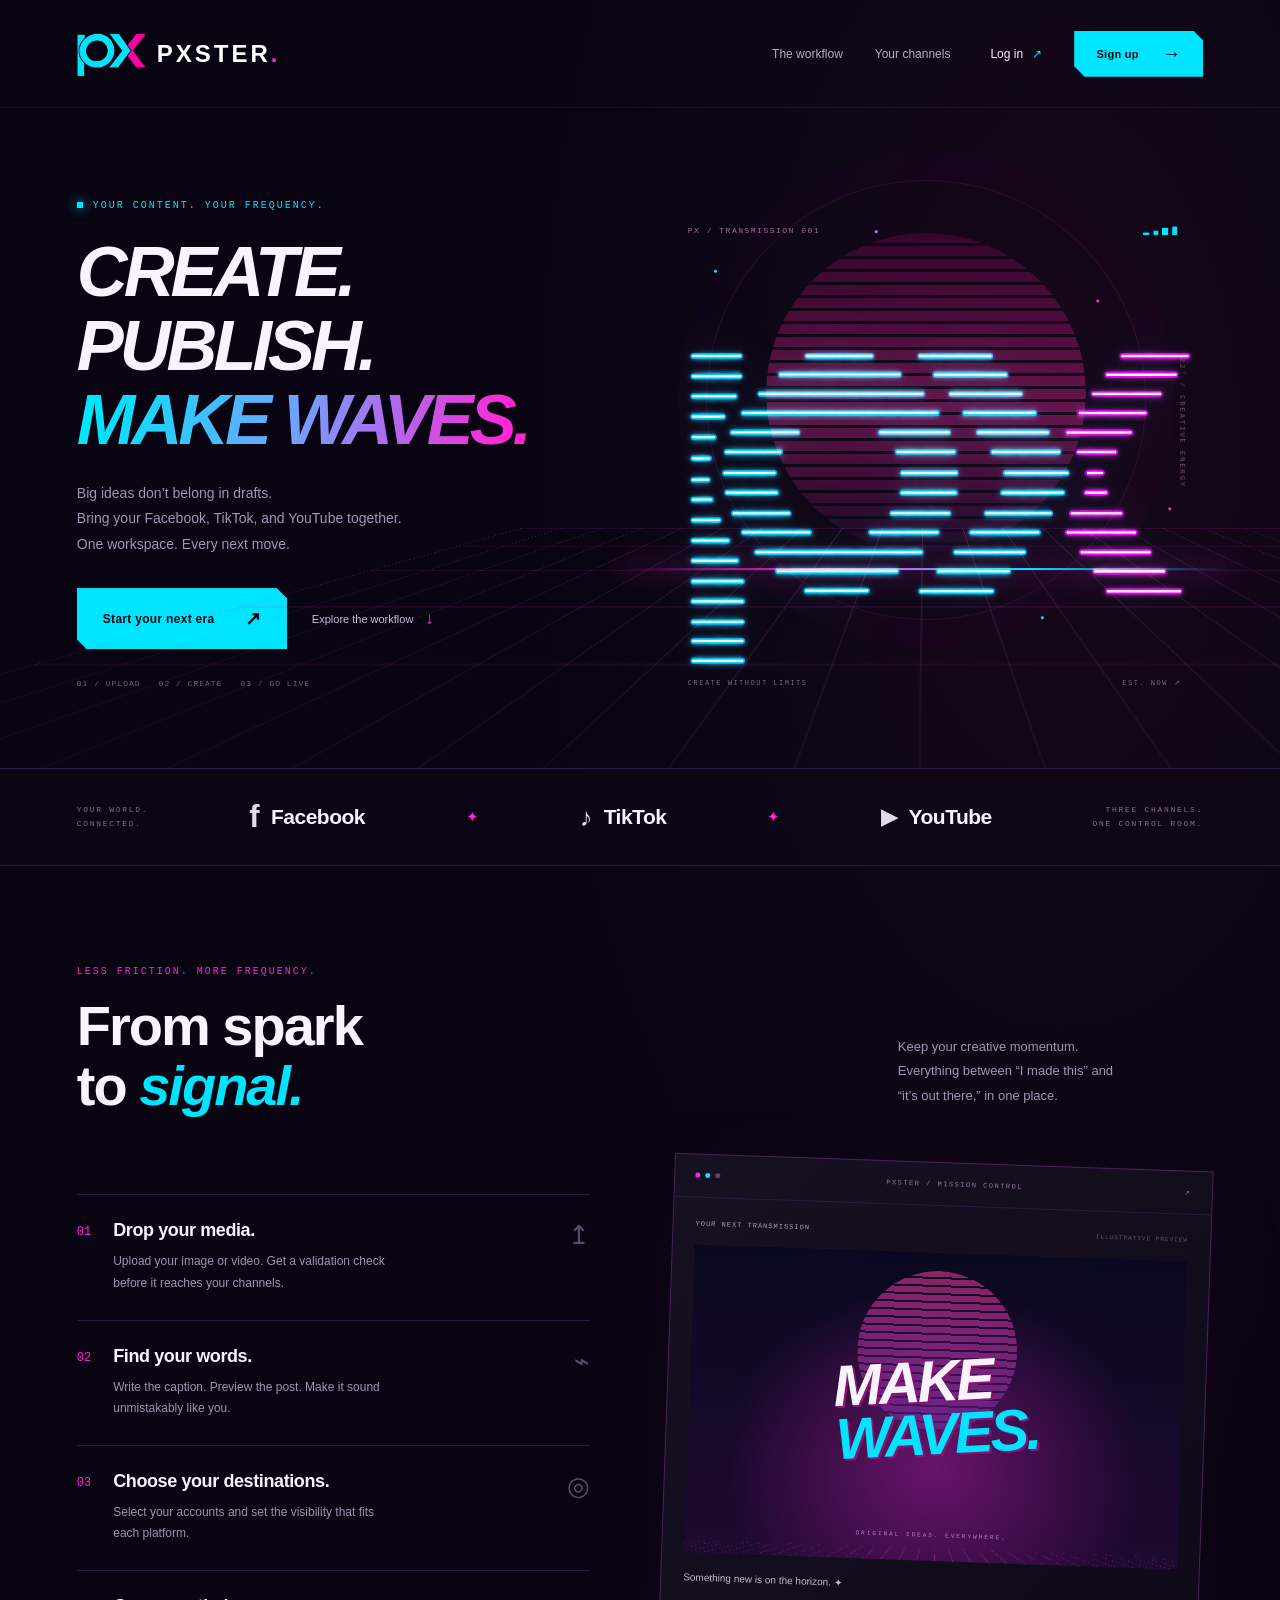
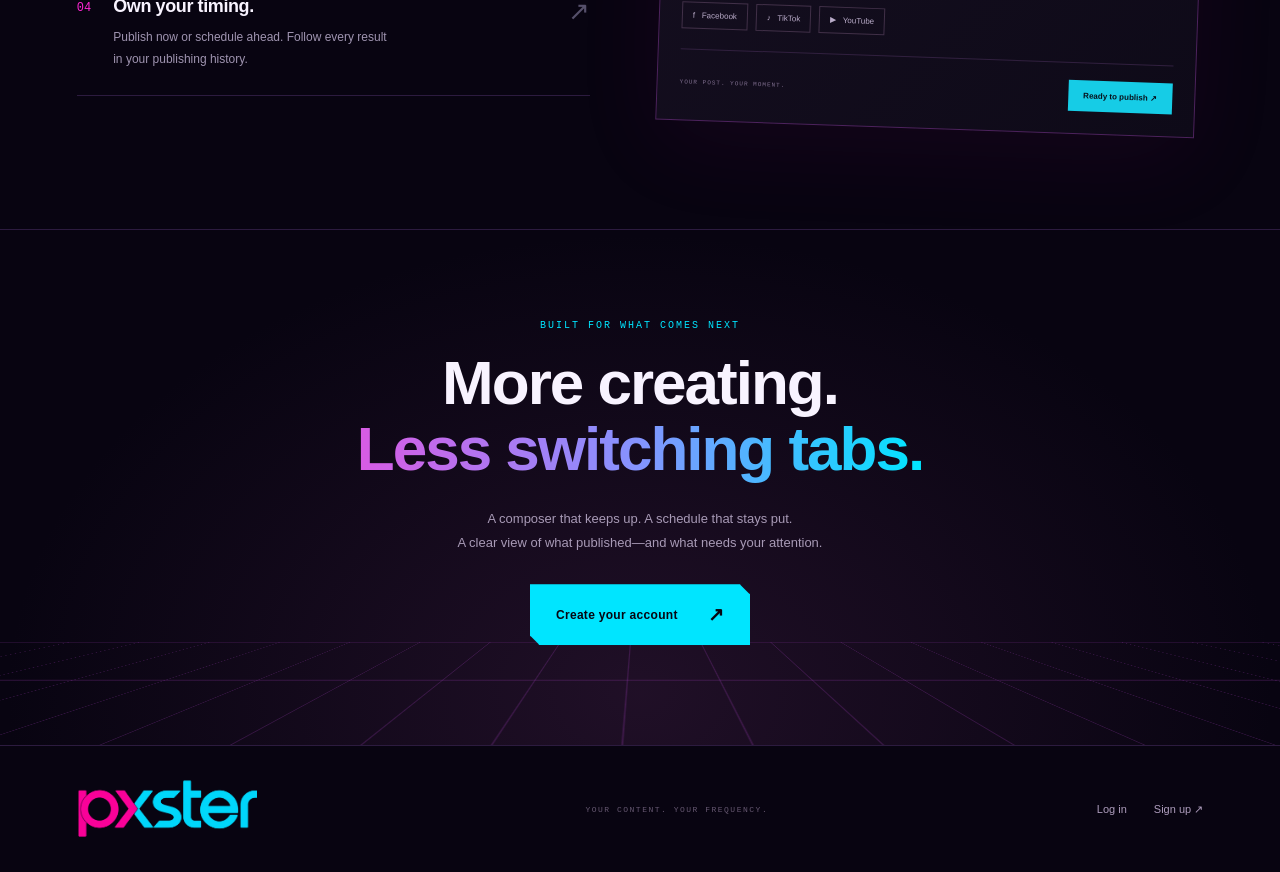
==== landing/public/index.html @ 6c7f91d6 "Add Pxster publishing app, branding, and Cloudflare deployment guides" ====
<!doctype html>
<html lang="en">
<head><meta charset="utf-8"><meta name="viewport" content="width=device-width,initial-scale=1"><meta name="theme-color" content="#080411"><meta name="description" content="Create, schedule, and publish to Facebook, TikTok, and YouTube from one neon-lit workspace."><title>Pxster — Create at your own frequency.</title><link rel="icon" href="assets/pxster-logo.png"><link rel="stylesheet" href="style.css"><script src="landing.js" defer></script></head>
<body>
  <header class="site-header"><a class="brand" href="/" aria-label="Pxster home"><span class="logo-crop"><img src="assets/pxster-short.png" alt=""></span><span>PXSTER<span class="brand-dot">.</span></span></a><nav aria-label="Main navigation"><a class="nav-link" href="#workflow">The workflow</a><a class="nav-link" href="#channels">Your channels</a><a class="login-link" data-auth="login" href="https://app.pxster.xyz/?auth=login">Log in <span>↗</span></a><a class="button compact" data-auth="signup" href="https://app.pxster.xyz/?auth=signup">Sign up <span>→</span></a></nav></header>
  <main>
    <section class="hero" aria-labelledby="hero-title">
      <div class="hero-copy"><div class="eyebrow"><span class="live-dot"></span> YOUR CONTENT. YOUR FREQUENCY.</div><h1 id="hero-title">CREATE.<br>PUBLISH.<br><span class="neon-type">MAKE WAVES.</span></h1><p class="hero-description">Big ideas don’t belong in drafts.<br>Bring your Facebook, TikTok, and YouTube together.<br>One workspace. Every next move.</p><div class="hero-actions"><a class="button" data-auth="signup" href="https://app.pxster.xyz/?auth=signup">Start your next era <span>↗</span></a><a class="secondary-link" href="#workflow">Explore the workflow <span>↓</span></a></div><p class="hero-note"><span>01 / UPLOAD</span><span>02 / CREATE</span><span>03 / GO LIVE</span></p></div>
      <div class="hero-scene" aria-label="Pxster cyan and magenta neon logo above a retro grid"><div class="scene-stars"></div><div class="orbit-ring"></div><div class="sun-disc"></div><div class="horizon"></div><div class="retro-grid"></div><img class="hero-logo" src="assets/pxster-logo.png" alt="Pxster PX logo in electric cyan and magenta"><div class="scene-topline"><span>PX / TRANSMISSION 001</span><span class="signal-bars">▂▄▆█</span></div><div class="scene-bottomline"><span>CREATE WITHOUT LIMITS</span><span>EST. NOW ↗</span></div><span class="scene-coordinate">22° / CREATIVE ENERGY</span></div>
    </section>
    <section class="channel-strip" id="channels" aria-label="Supported platforms"><span class="strip-label">YOUR WORLD.<br>CONNECTED.</span><div><span class="channel-symbol fb">f</span>Facebook</div><span class="separator">✦</span><div><span class="channel-symbol tt">♪</span>TikTok</div><span class="separator">✦</span><div><span class="channel-symbol yt">▶</span>YouTube</div><span class="strip-end">THREE CHANNELS.<br>ONE CONTROL ROOM.</span></section>
    <section class="workflow-section" id="workflow"><div class="section-heading"><div><div class="eyebrow magenta">LESS FRICTION. MORE FREQUENCY.</div><h2>From spark<br>to <span>signal.</span></h2></div><p>Keep your creative momentum.<br>Everything between “I made this” and<br>“it’s out there,” in one place.</p></div><div class="workflow-layout"><div class="steps"><article><span>01</span><div><h3>Drop your media.</h3><p>Upload your image or video. Get a validation check before it reaches your channels.</p></div><span class="step-glyph">↥</span></article><article><span>02</span><div><h3>Find your words.</h3><p>Write the caption. Preview the post. Make it sound unmistakably like you.</p></div><span class="step-glyph">⌁</span></article><article><span>03</span><div><h3>Choose your destinations.</h3><p>Select your accounts and set the visibility that fits each platform.</p></div><span class="step-glyph">◎</span></article><article><span>04</span><div><h3>Own your timing.</h3><p>Publish now or schedule ahead. Follow every result in your publishing history.</p></div><span class="step-glyph">↗</span></article></div><div class="control-preview" aria-label="Illustration of the Pxster publishing workflow"><div class="terminal-bar"><span><i></i><i></i><i></i></span><span>PXSTER / MISSION CONTROL</span><span>↗</span></div><div class="preview-content"><div class="preview-label">YOUR NEXT TRANSMISSION <span>ILLUSTRATIVE PREVIEW</span></div><div class="art-preview"><div class="art-sun"></div><div class="art-grid"></div><span>MAKE<br><em>WAVES.</em></span><small>ORIGINAL IDEAS. EVERYWHERE.</small></div><p class="sample-caption">Something new is on the horizon. ✦</p><div class="preview-destinations"><span>f &nbsp; Facebook</span><span>♪ &nbsp; TikTok</span><span>▶ &nbsp; YouTube</span></div><div class="preview-footer"><span>YOUR POST. YOUR MOMENT.</span><span class="mock-button">Ready to publish ↗</span></div></div></div></div></section>
    <section class="manifesto"><div class="eyebrow">BUILT FOR WHAT COMES NEXT</div><h2>More creating.<br><span>Less switching tabs.</span></h2><p>A composer that keeps up. A schedule that stays put.<br>A clear view of what published—and what needs your attention.</p><a class="button" data-auth="signup" href="https://app.pxster.xyz/?auth=signup">Create your account <span>↗</span></a><div class="manifesto-grid"></div></section>
  </main>
  <footer><a class="brand footer-brand" href="/" aria-label="Pxster home"><img src="assets/pxster-full.png" alt="Pxster"></a><span>YOUR CONTENT. YOUR FREQUENCY.</span><div><a data-auth="login" href="https://app.pxster.xyz/?auth=login">Log in</a><a data-auth="signup" href="https://app.pxster.xyz/?auth=signup">Sign up ↗</a></div></footer>
</body></html>
---- landing/public/style.css ----
:root{--bg:#080411;--panel:#110b1e;--ink:#f8f3ff;--muted:#a096b5;--cyan:#00e5ff;--pink:#ff26d4;--line:#2c1b3f;--mono:"SFMono-Regular",Consolas,"Liberation Mono",monospace;font-family:Arial,Helvetica,sans-serif;color:var(--ink);background:var(--bg);color-scheme:dark}*{box-sizing:border-box}html{scroll-behavior:smooth;scroll-padding-top:35px}body{margin:0;background:radial-gradient(ellipse at 83% 18%,#50134435,transparent 36%),var(--bg)}a{color:inherit;text-decoration:none}button,a{-webkit-tap-highlight-color:transparent}a:focus-visible{outline:2px solid var(--cyan);outline-offset:6px}::selection{background:#ff26d4;color:#080411}.site-header{height:108px;max-width:1440px;margin:auto;padding:0 6%;display:flex;align-items:center;justify-content:space-between;border-bottom:1px solid #fff1}.brand{display:flex;gap:12px;align-items:center;font-size:24px;font-weight:900;letter-spacing:3px}.brand-dot{color:var(--pink)}.logo-crop{position:relative;display:block;width:68px;height:47px;overflow:hidden;flex-shrink:0}.logo-crop img{position:absolute;width:92px;height:92px;left:-12px;top:-26px;mix-blend-mode:screen}nav{display:flex;align-items:center;gap:32px;font-size:12px}nav .nav-link{color:#b6adc7}nav a:hover{color:var(--cyan)}.login-link{margin-left:8px}.login-link span{color:var(--cyan);margin-left:6px}.button{display:inline-flex;align-items:center;justify-content:space-between;gap:30px;padding:18px 25px;min-height:55px;background:var(--cyan);color:#070611;border:1px solid var(--cyan);font-size:12px;font-weight:800;letter-spacing:.3px;box-shadow:0 0 28px #00e5ff16;clip-path:polygon(0 0,calc(100% - 10px) 0,100% 10px,100% 100%,10px 100%,0 calc(100% - 10px));transition:background .2s,box-shadow .2s,transform .2s}.button:hover{background:#7ef5ff;color:#080411;box-shadow:0 0 40px #00e5ff45;transform:translateY(-2px)}.button span{font-size:19px}.button.compact{padding:11px 21px;min-height:42px;font-size:11px;gap:23px}.hero{max-width:1440px;min-height:660px;margin:auto;padding:80px 6% 68px;display:grid;grid-template-columns:1fr 1fr;align-items:center;gap:18px;overflow:hidden}.eyebrow{font-family:var(--mono);font-size:10px;font-weight:500;letter-spacing:2px;color:var(--cyan);display:flex;align-items:center;gap:10px}.live-dot{width:6px;height:6px;background:var(--cyan);box-shadow:0 0 12px var(--cyan)}h1{font-family:"Arial Black",Arial,sans-serif;font-size:clamp(45px,5.5vw,80px);font-weight:900;font-style:italic;letter-spacing:-4px;line-height:1.05;margin:24px 0}.neon-type{background:linear-gradient(100deg,#00e5ff 5%,#71a2ff 48%,#ff26d4 95%);background-clip:text;-webkit-background-clip:text;color:transparent;white-space:nowrap}.hero-description{font-size:14px;line-height:1.85;color:var(--muted);margin:24px 0 30px}.hero-actions{display:flex;align-items:center;gap:25px}.secondary-link{font-size:11px;color:#c9bfd9;display:flex;gap:12px;align-items:center}.secondary-link span{color:var(--pink);font-size:17px}.hero-note{display:flex;gap:18px;font-family:var(--mono);font-size:8px;color:#706582;letter-spacing:1px;margin:30px 0 0}.hero-scene{position:relative;height:495px;isolation:isolate;min-width:0}.scene-stars{position:absolute;inset:0;background-image:radial-gradient(circle at 12% 15%,#00e5ff 1px,transparent 2px),radial-gradient(circle at 81% 21%,#ff26d4 1px,transparent 2px),radial-gradient(circle at 71% 85%,#00e5ff 1px,transparent 2px),radial-gradient(circle at 41% 7%,#a789da 1px,transparent 2px),radial-gradient(circle at 94% 63%,#ff26d4 1px,transparent 2px)}.sun-disc{position:absolute;width:320px;aspect-ratio:1;top:36px;left:50%;transform:translateX(-50%);border-radius:50%;background:linear-gradient(#ca0f8230,#f928a259 55%,#8528bd10);mask-image:repeating-linear-gradient(to bottom,#000 0px,#000 10px,transparent 10px,transparent 13px);box-shadow:0 0 80px #c723882e;z-index:-2}.orbit-ring{position:absolute;border:1px solid #9f298630;border-radius:50%;width:440px;height:440px;left:50%;top:-17px;transform:translateX(-50%) rotate(-30deg);box-shadow:0 0 0 28px #89168808}.horizon{position:absolute;left:-6%;right:-6%;height:2px;top:75%;background:linear-gradient(90deg,transparent,#ff26d4,#00e5ff,transparent);box-shadow:0 0 26px #ff26d4}.retro-grid{position:absolute;width:145%;height:230px;left:-23%;top:67%;background:linear-gradient(#c22cb93b 1px,transparent 1px),linear-gradient(90deg,#934ca252 1px,transparent 1px);background-size:40px 29px;transform:perspective(180px) rotateX(58deg);transform-origin:center top;mask-image:linear-gradient(#000,transparent 85%);z-index:-1}.hero-logo{position:absolute;width:118%;max-width:none;left:-9%;top:-9%;mix-blend-mode:screen;filter:drop-shadow(0 0 22px #00e5ff18)}.scene-topline,.scene-bottomline{position:absolute;left:7%;right:4%;display:flex;align-items:center;justify-content:space-between;font-family:var(--mono);font-size:8px;letter-spacing:1.5px;color:#9a719f}.scene-topline{top:6%}.scene-bottomline{bottom:1%;color:#776887;font-size:7px}.signal-bars{color:var(--cyan);letter-spacing:4px}.scene-coordinate{position:absolute;right:-8%;top:45%;transform:rotate(90deg);font-family:var(--mono);font-size:7px;color:#745572;letter-spacing:2px}.channel-strip{border-top:1px solid var(--line);border-bottom:1px solid var(--line);padding:30px 6%;display:flex;justify-content:space-between;align-items:center;gap:20px;max-width:1440px;margin:auto;background:#10091970}.strip-label,.strip-end{font-family:var(--mono);font-size:8px;line-height:1.7;letter-spacing:1.7px;color:#7f718e}.strip-end{text-align:right}.channel-strip>div{display:flex;align-items:center;gap:12px;font-size:21px;font-weight:700;letter-spacing:-.5px}.channel-symbol{font-size:25px;color:#e2dbea}.channel-symbol.fb{font-family:Arial;font-size:31px}.channel-symbol.yt{font-size:21px}.separator{font-size:15px;color:var(--pink)}.workflow-section{max-width:1440px;padding:100px 6%;margin:auto}.section-heading{display:flex;justify-content:space-between;align-items:end;margin-bottom:46px}.magenta{color:var(--pink)}h2{font-size:56px;letter-spacing:-2px;line-height:1.07;margin:19px 0 0;font-weight:800}.section-heading h2 span{font-style:italic;color:var(--cyan)}.section-heading>p{font-size:13px;line-height:1.9;color:var(--muted);margin:0 8% 7px 20px}.workflow-layout{display:grid;grid-template-columns:1fr 1.05fr;gap:75px;align-items:center}.steps article{display:flex;gap:22px;border-bottom:1px solid var(--line);padding:25px 0;align-items:start}.steps article:first-child{border-top:1px solid var(--line)}.steps article>span:first-child{font-family:var(--mono);font-size:12px;color:var(--pink);margin-top:5px}.steps h3{font-size:18px;letter-spacing:-.4px;margin:0 0 10px}.steps p{font-size:12px;line-height:1.8;color:#9f94b0;margin:0;max-width:280px}.step-glyph{margin-left:auto;font-size:26px;color:#56506b}.control-preview{background:linear-gradient(135deg,#171022,#0e0a18);border:1px solid #4d235d;box-shadow:0 25px 90px #b0158213;transform:rotate(2deg)}.terminal-bar{border-bottom:1px solid var(--line);padding:17px 20px;display:flex;justify-content:space-between;align-items:center;font-family:var(--mono);font-size:7px;letter-spacing:1.5px;color:#92789e}.terminal-bar i{display:inline-block;width:5px;height:5px;background:#624368;border-radius:50%;margin-right:5px}.terminal-bar i:first-child{background:var(--pink)}.terminal-bar i:nth-child(2){background:var(--cyan)}.preview-content{padding:22px}.preview-label{display:flex;justify-content:space-between;font-family:var(--mono);font-size:7px;letter-spacing:1px;color:#b79bc3;margin-bottom:17px}.preview-label span{font-size:6px;color:#675571}.art-preview{position:relative;aspect-ratio:1.6;background:radial-gradient(ellipse at 50% 70%,#69146b 0,transparent 60%),linear-gradient(#0a0820,#1f0930);display:flex;align-items:center;justify-content:center;flex-direction:column;overflow:hidden;isolation:isolate}.art-preview>span{font-size:58px;font-weight:900;line-height:.92;font-style:italic;letter-spacing:-3px;transform:rotate(-5deg);text-shadow:2px 2px #8e1073}.art-preview em{font-style:inherit;color:var(--cyan)}.art-preview small{font-family:var(--mono);font-size:6px;letter-spacing:2px;position:absolute;bottom:22px;color:#bf81bc}.art-sun{position:absolute;width:160px;height:160px;border-radius:50%;background:linear-gradient(#f63ba0,#7432b2);top:18px;left:50%;transform:translateX(-50%);z-index:-1;opacity:.55;mask-image:repeating-linear-gradient(#000 0 6px,transparent 6px 8px)}.art-grid{position:absolute;inset:75% -30% -40%;background:linear-gradient(#ec31bf55 1px,transparent 1px),linear-gradient(90deg,#f24aca55 1px,transparent 1px);background-size:25px 20px;transform:perspective(100px) rotateX(50deg);z-index:-1}.sample-caption{font-size:10px;color:#c7b7d1;margin:19px 0}.preview-destinations{display:flex;gap:8px}.preview-destinations span{padding:8px 10px;border:1px solid #413048;font-size:8px;color:#baacc9}.preview-footer{border-top:1px solid #31203f;display:flex;justify-content:space-between;align-items:center;margin-top:20px;padding-top:17px;gap:10px}.preview-footer>span:first-child{font-family:var(--mono);font-size:6px;letter-spacing:1px;color:#7f6e8e}.mock-button{background:#16cce6;color:#07101b;font-size:8px;font-weight:700;padding:11px 15px}.manifesto{text-align:center;position:relative;overflow:hidden;isolation:isolate;border-top:1px solid var(--line);border-bottom:1px solid var(--line);padding:90px 24px 100px;background:radial-gradient(ellipse at 50% 90%,#48224b60,transparent 70%)}.manifesto .eyebrow{justify-content:center}.manifesto h2{font-size:62px}.manifesto h2 span{background:linear-gradient(90deg,#d85be4,#8494ff,#00e5ff);color:transparent;background-clip:text}.manifesto p{font-size:13px;line-height:1.85;color:#a89ab6;margin:25px 0 29px}.manifesto-grid{position:absolute;inset:80% 0 -50%;background:linear-gradient(#9435af44 1px,transparent 1px),linear-gradient(90deg,#9435af44 1px,transparent 1px);background-size:70px 50px;transform:perspective(170px) rotateX(55deg);transform-origin:top;z-index:-1}footer{max-width:1440px;margin:auto;padding:34px 6%;display:flex;align-items:center;justify-content:space-between;gap:25px}.footer-brand{font-size:20px;gap:0}.footer-brand span{color:var(--pink)}footer>span{font-family:var(--mono);font-size:8px;letter-spacing:1.5px;color:#665871}footer>div{display:flex;gap:27px;font-size:11px;color:#ad9cbc}@media(min-width:1500px){.hero{min-height:740px}.hero-scene{height:550px}.hero-logo{top:-10%}}@media(max-width:1000px){nav{gap:20px}.hero{padding-top:65px;gap:0;min-height:580px}.hero-scene{height:410px}.hero-actions{gap:17px;flex-wrap:wrap}h1{font-size:55px;letter-spacing:-3px}.hero-logo{top:2%}.orbit-ring{width:340px;height:340px;top:32px}.sun-disc{width:260px;top:69px}.scene-coordinate{display:none}.workflow-layout{gap:35px}.strip-end{display:none}.art-preview>span{font-size:48px}.section-heading>p{margin-right:0}.manifesto h2{font-size:52px}.workflow-section{padding-top:80px;padding-bottom:80px}.channel-strip>div{font-size:18px}}@media(max-width:760px){.site-header{height:84px;padding:0 6%}.brand{font-size:19px;gap:8px;letter-spacing:2px}.logo-crop{width:44px;height:31px}.logo-crop img{width:61px;height:61px;left:-8px;top:-18px}nav .nav-link{display:none}nav{gap:20px}.login-link{font-size:11px;margin:0}.button.compact{padding:8px 14px;min-height:36px;gap:12px;font-size:10px}.hero{display:flex;flex-direction:column;padding:50px 7% 30px;align-items:stretch}.hero-copy{position:relative;z-index:1}.hero h1{font-size:clamp(48px,10vw,72px);letter-spacing:-3px}.hero-description{font-size:13px}.hero-actions{gap:24px}.hero-note{font-size:7px;margin-top:25px}.hero-scene{height:390px;width:min(490px,100%);align-self:center;margin-top:22px}.hero-logo{width:108%;left:-4%;top:-2%}.sun-disc{top:20px}.orbit-ring{top:5px}.scene-topline{top:0;font-size:6px}.scene-bottomline{bottom:0;font-size:6px}.channel-strip{padding:25px 7%;gap:18px;flex-wrap:wrap}.strip-label{width:100%;font-size:7px}.strip-label br{display:none}.channel-strip>div{font-size:14px;gap:8px}.channel-symbol{font-size:19px}.channel-symbol.fb{font-size:24px}.channel-symbol.yt{font-size:16px}.separator{font-size:10px}.section-heading{display:block;margin-bottom:30px}.section-heading h2{font-size:47px}.section-heading>p{margin:22px 0 0;font-size:12px}.section-heading>p br{display:none}.workflow-section{padding:65px 7%}.workflow-layout{grid-template-columns:1fr;gap:45px}.steps p{max-width:none}.control-preview{transform:rotate(1deg);max-width:490px;width:100%;margin:auto}.art-preview>span{font-size:60px}.manifesto{padding:65px 7% 75px}.manifesto h2{font-size:42px;letter-spacing:-1.8px}.manifesto p{font-size:12px}.manifesto .eyebrow{font-size:8px}footer{flex-wrap:wrap;padding:28px 7%}footer>span{order:3;flex-basis:100%;font-size:7px}.eyebrow{font-size:8px;letter-spacing:1.6px}}@media(prefers-reduced-motion:reduce){html{scroll-behavior:auto}*{transition:none!important}}

.brand{color:#fff}.brand .logo-crop img{width:143%;height:auto;left:-21.5%;top:50%;transform:translateY(-52.3%)}
.footer-brand{display:block;position:relative;width:180px;height:58px;overflow:hidden;flex-shrink:0}.footer-brand img{position:absolute;width:210px;height:auto;max-width:none;left:-15px;top:-13px}
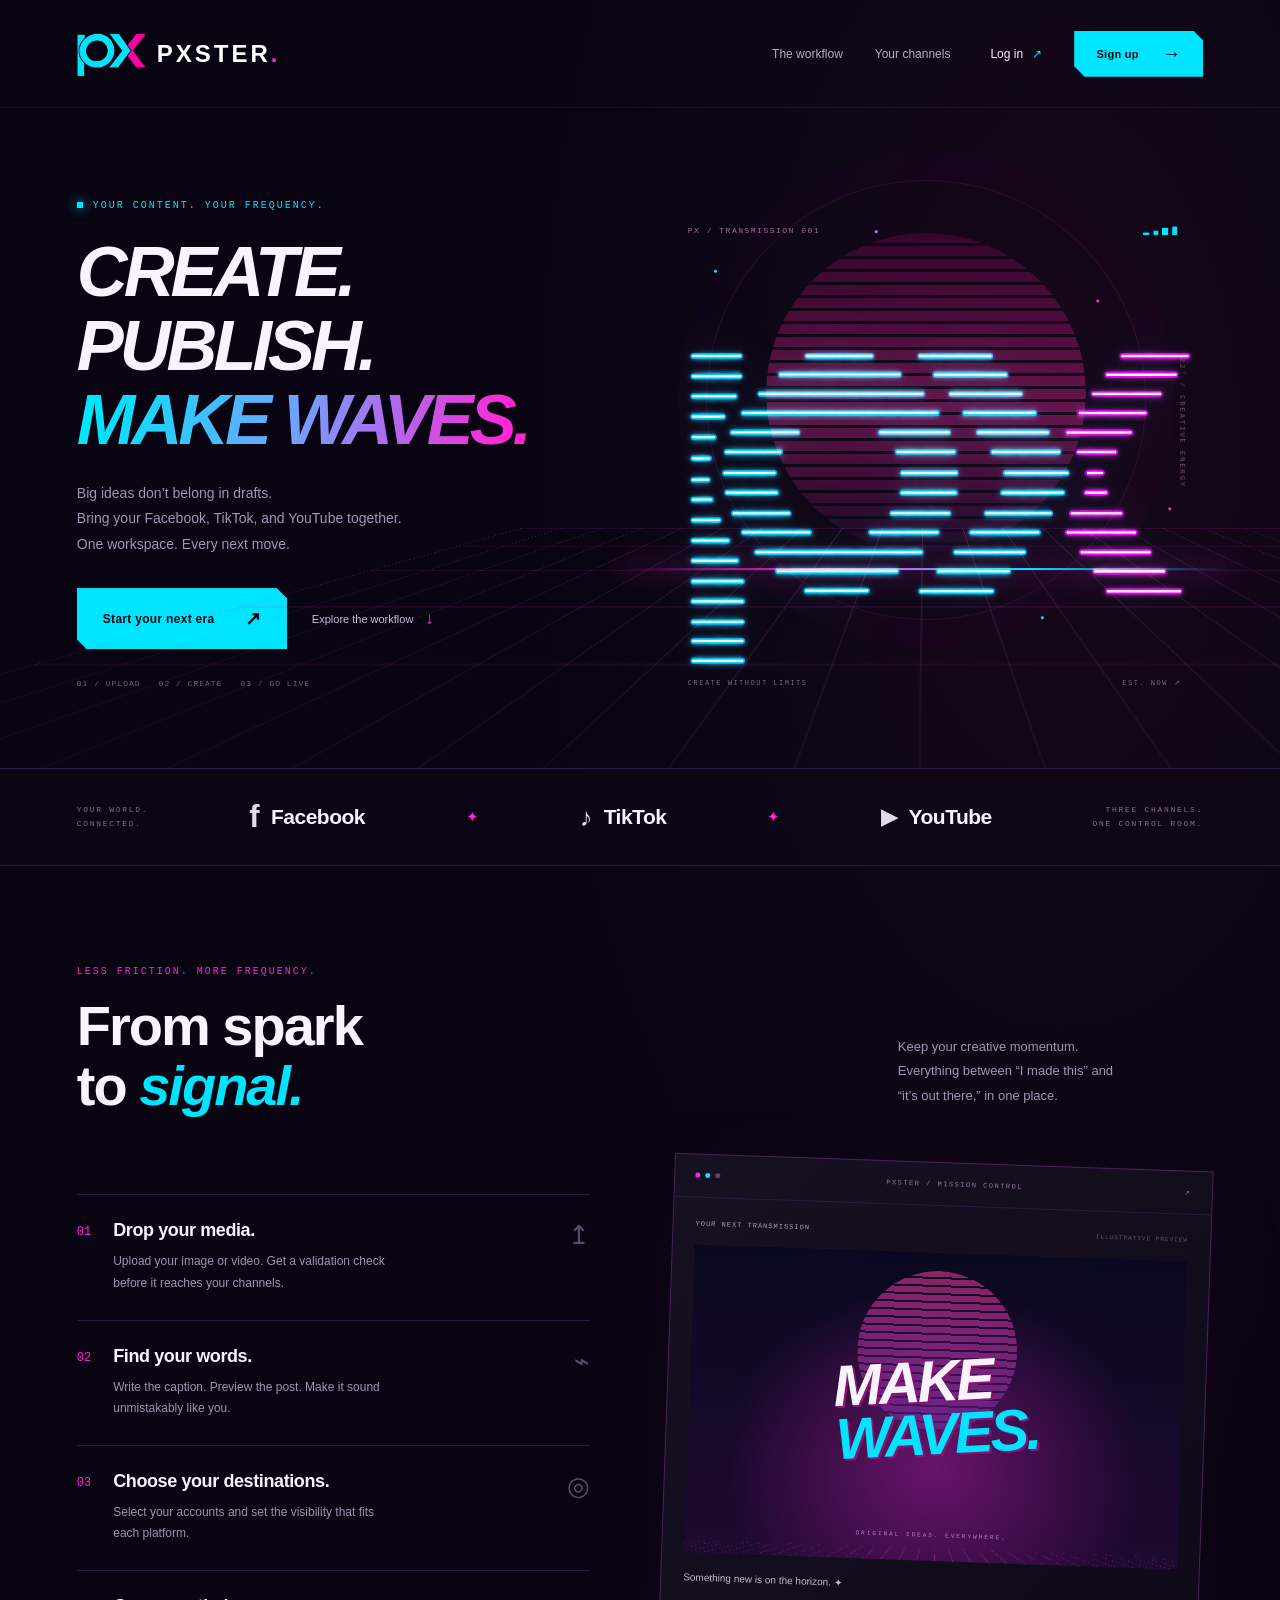
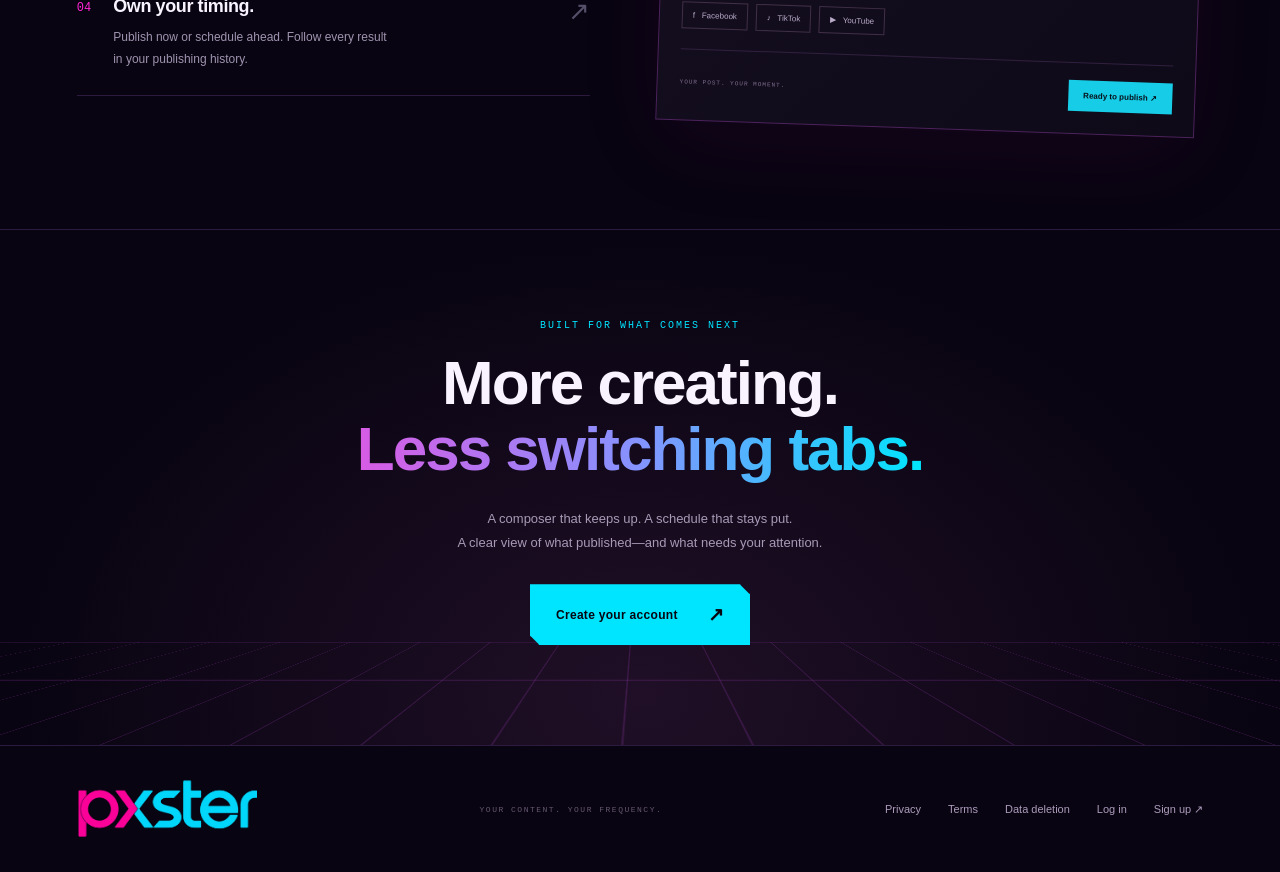
==== commit a8b10ff4: "Configure Workers domains, signed media delivery, and draft policy routes" ====
--- a/landing/public/index.html
+++ b/landing/public/index.html
@@ -12,5 +12,5 @@
     <section class="workflow-section" id="workflow"><div class="section-heading"><div><div class="eyebrow magenta">LESS FRICTION. MORE FREQUENCY.</div><h2>From spark<br>to <span>signal.</span></h2></div><p>Keep your creative momentum.<br>Everything between “I made this” and<br>“it’s out there,” in one place.</p></div><div class="workflow-layout"><div class="steps"><article><span>01</span><div><h3>Drop your media.</h3><p>Upload your image or video. Get a validation check before it reaches your channels.</p></div><span class="step-glyph">↥</span></article><article><span>02</span><div><h3>Find your words.</h3><p>Write the caption. Preview the post. Make it sound unmistakably like you.</p></div><span class="step-glyph">⌁</span></article><article><span>03</span><div><h3>Choose your destinations.</h3><p>Select your accounts and set the visibility that fits each platform.</p></div><span class="step-glyph">◎</span></article><article><span>04</span><div><h3>Own your timing.</h3><p>Publish now or schedule ahead. Follow every result in your publishing history.</p></div><span class="step-glyph">↗</span></article></div><div class="control-preview" aria-label="Illustration of the Pxster publishing workflow"><div class="terminal-bar"><span><i></i><i></i><i></i></span><span>PXSTER / MISSION CONTROL</span><span>↗</span></div><div class="preview-content"><div class="preview-label">YOUR NEXT TRANSMISSION <span>ILLUSTRATIVE PREVIEW</span></div><div class="art-preview"><div class="art-sun"></div><div class="art-grid"></div><span>MAKE<br><em>WAVES.</em></span><small>ORIGINAL IDEAS. EVERYWHERE.</small></div><p class="sample-caption">Something new is on the horizon. ✦</p><div class="preview-destinations"><span>f &nbsp; Facebook</span><span>♪ &nbsp; TikTok</span><span>▶ &nbsp; YouTube</span></div><div class="preview-footer"><span>YOUR POST. YOUR MOMENT.</span><span class="mock-button">Ready to publish ↗</span></div></div></div></div></section>
     <section class="manifesto"><div class="eyebrow">BUILT FOR WHAT COMES NEXT</div><h2>More creating.<br><span>Less switching tabs.</span></h2><p>A composer that keeps up. A schedule that stays put.<br>A clear view of what published—and what needs your attention.</p><a class="button" data-auth="signup" href="https://app.pxster.xyz/?auth=signup">Create your account <span>↗</span></a><div class="manifesto-grid"></div></section>
   </main>
-  <footer><a class="brand footer-brand" href="/" aria-label="Pxster home"><img src="assets/pxster-full.png" alt="Pxster"></a><span>YOUR CONTENT. YOUR FREQUENCY.</span><div><a data-auth="login" href="https://app.pxster.xyz/?auth=login">Log in</a><a data-auth="signup" href="https://app.pxster.xyz/?auth=signup">Sign up ↗</a></div></footer>
+  <footer><a class="brand footer-brand" href="/" aria-label="Pxster home"><img src="assets/pxster-full.png" alt="Pxster"></a><span>YOUR CONTENT. YOUR FREQUENCY.</span><div class="footer-links"><a href="/privacy">Privacy</a><a href="/terms">Terms</a><a href="/data-deletion">Data deletion</a><a data-auth="login" href="https://app.pxster.xyz/?auth=login">Log in</a><a data-auth="signup" href="https://app.pxster.xyz/?auth=signup">Sign up ↗</a></div></footer>
 </body></html>
--- a/landing/public/style.css
+++ b/landing/public/style.css
@@ -2,3 +2,5 @@
 
 .brand{color:#fff}.brand .logo-crop img{width:143%;height:auto;left:-21.5%;top:50%;transform:translateY(-52.3%)}
 .footer-brand{display:block;position:relative;width:180px;height:58px;overflow:hidden;flex-shrink:0}.footer-brand img{position:absolute;width:210px;height:auto;max-width:none;left:-15px;top:-13px}
+
+.footer-links{flex-wrap:wrap}
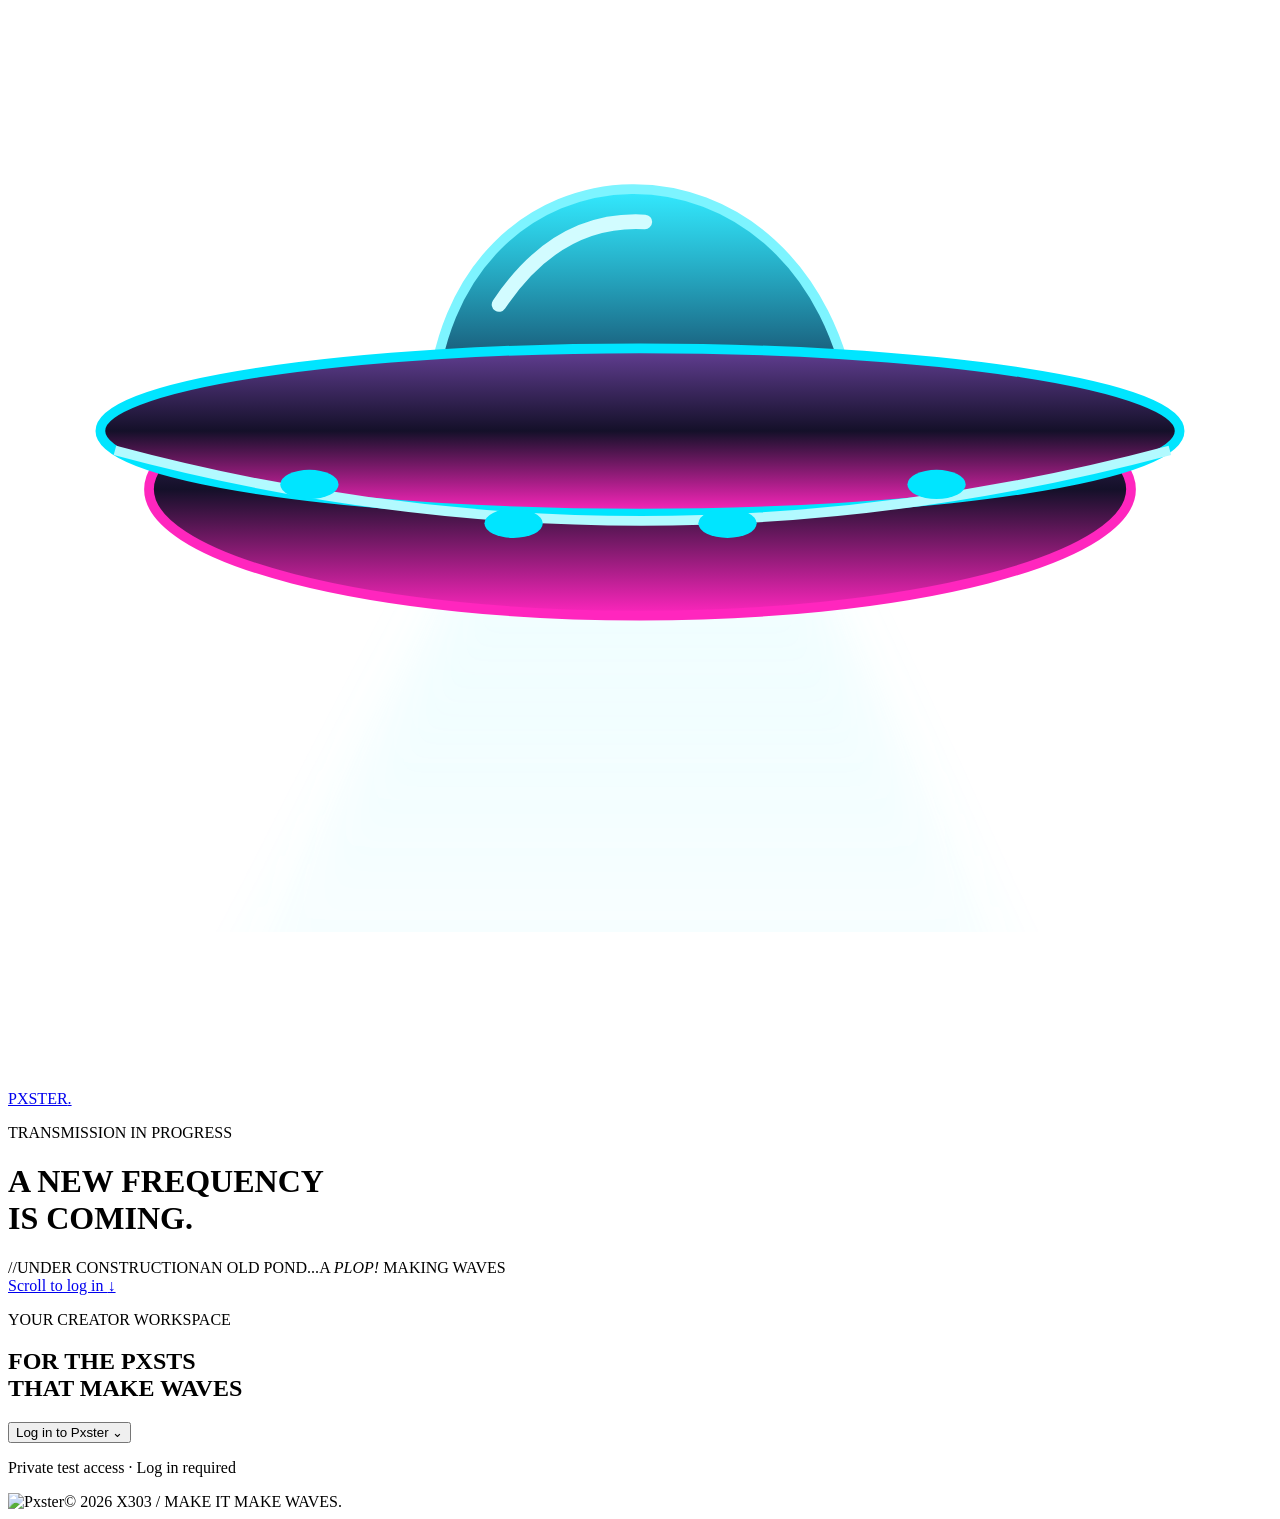
==== commit c51b2c33: "Sync Pxster landing interactions, creator UI, and deployment ownership Add the synthwave landing sce" ====
--- a/landing/public/index.html
+++ b/landing/public/index.html
@@ -1,16 +1,62 @@
 <!doctype html>
 <html lang="en">
-<head><meta charset="utf-8"><meta name="viewport" content="width=device-width,initial-scale=1"><meta name="theme-color" content="#080411"><meta name="description" content="Create, schedule, and publish to Facebook, TikTok, and YouTube from one neon-lit workspace."><title>Pxster — Create at your own frequency.</title><link rel="icon" href="assets/pxster-logo.png"><link rel="stylesheet" href="style.css"><script src="landing.js" defer></script></head>
+<head>
+  <meta charset="utf-8">
+  <meta name="viewport" content="width=device-width, initial-scale=1">
+  <meta name="theme-color" content="#090515">
+  <meta name="description" content="Pxster is under construction. A new frequency for creators is coming. Existing testers can log in.">
+  <title>Pxster — A new frequency is coming.</title>
+  <link rel="icon" href="/assets/pxster-short.png">
+  <link rel="stylesheet" href="/construction.css">
+  <script src="/construction.js" defer></script>
+</head>
 <body>
-  <header class="site-header"><a class="brand" href="/" aria-label="Pxster home"><span class="logo-crop"><img src="assets/pxster-short.png" alt=""></span><span>PXSTER<span class="brand-dot">.</span></span></a><nav aria-label="Main navigation"><a class="nav-link" href="#workflow">The workflow</a><a class="nav-link" href="#channels">Your channels</a><a class="login-link" data-auth="login" href="https://app.pxster.xyz/?auth=login">Log in <span>↗</span></a><a class="button compact" data-auth="signup" href="https://app.pxster.xyz/?auth=signup">Sign up <span>→</span></a></nav></header>
+  <div class="scene" aria-hidden="true"><div class="stars"></div><div class="twinkles"><i></i><i></i><i></i><i></i><i></i><i></i><i></i><i></i><i></i><i></i><i></i><i></i></div>
+    <div class="planet planet-ring"></div><div class="planet planet-blue"></div><div class="planet planet-small"></div>
+    <div class="ufo"><svg viewBox="0 0 260 190" xmlns="http://www.w3.org/2000/svg">
+      <defs><linearGradient id="hull" x2="0" y2="1"><stop stop-color="#633f94"/><stop offset=".5" stop-color="#141029"/><stop offset="1" stop-color="#ff26be"/></linearGradient><linearGradient id="glass" x2="0" y2="1"><stop stop-color="#00e5ff" stop-opacity=".8"/><stop offset="1" stop-color="#122445"/></linearGradient><linearGradient id="beam" x2="0" y2="1"><stop stop-color="#a5f7ff" stop-opacity=".16"/><stop offset=".45" stop-color="#67eaff" stop-opacity=".055"/><stop offset="1" stop-color="#00e5ff" stop-opacity="0"/></linearGradient><filter id="soft-beam" x="-80%" y="-30%" width="260%" height="200%"><feGaussianBlur stdDeviation="5"/></filter></defs>
+      <path class="ufo-beam" d="M99 105 5 275H245L161 105Z" fill="url(#beam)" filter="url(#soft-beam)"/>
+      <ellipse cx="130" cy="99" rx="101" ry="26" fill="url(#hull)" stroke="#ff26be" stroke-width="2"/>
+      <path d="M87 83C90 23 165 21 174 83Z" fill="url(#glass)" stroke="#7df4ff" stroke-width="2"/>
+      <path d="M101 61Q113 43 131 44" fill="none" stroke="#d2fcff" stroke-width="3" stroke-linecap="round"/>
+      <ellipse cx="130" cy="87" rx="111" ry="17" fill="url(#hull)" stroke="#00e5ff" stroke-width="2"/>
+      <path d="M22 91Q130 120 239 91" fill="none" stroke="#b2faff" stroke-width="2"/>
+      <g fill="#00e5ff"><ellipse cx="62" cy="98" rx="6" ry="3"/><ellipse cx="104" cy="106" rx="6" ry="3"/><ellipse cx="148" cy="106" rx="6" ry="3"/><ellipse cx="191" cy="98" rx="6" ry="3"/></g>
+    </svg></div><div class="space-frog" hidden><svg viewBox="0 0 80 70" xmlns="http://www.w3.org/2000/svg" aria-hidden="true">
+      <g stroke="#00e5ff" stroke-width="3" stroke-linecap="round" stroke-linejoin="round">
+        <path d="M25 43 10 48 20 59 5 63M55 43 70 48 60 59 75 63" fill="none"/>
+        <path d="M29 35 18 28 8 32M51 35 62 28 72 32" fill="none"/>
+        <ellipse cx="40" cy="42" rx="18" ry="20" fill="#176377"/>
+        <ellipse cx="40" cy="43" rx="10" ry="13" fill="#b59ae8" stroke="none"/>
+        <path d="M20 25Q18 13 28 12Q35 11 36 20H44Q45 11 52 12Q62 13 60 25Q64 38 40 39Q16 38 20 25Z" fill="#00b9cf"/>
+      </g>
+      <g fill="#090515"><ellipse cx="28" cy="23" rx="4" ry="6"/><ellipse cx="52" cy="23" rx="4" ry="6"/></g>
+      <g fill="#e9fcff"><circle cx="27" cy="21" r="1.5"/><circle cx="51" cy="21" r="1.5"/></g>
+      <path d="M31 32Q40 37 49 32" fill="none" stroke="#ff26be" stroke-width="2.5" stroke-linecap="round"/>
+    </svg></div><div class="sun"></div><div class="mountains"></div><div class="horizon"></div><div class="workspace-glow"></div><div class="grid"></div><canvas class="wave-grid"></canvas><div class="scanlines"></div></div>
+  <header>
+    <a class="brand" href="/" aria-label="Pxster home"><span class="mark"><img src="/assets/pxster-short.png" alt=""></span><span>PXSTER<span class="dot">.</span></span></a>
+  </header>
   <main>
-    <section class="hero" aria-labelledby="hero-title">
-      <div class="hero-copy"><div class="eyebrow"><span class="live-dot"></span> YOUR CONTENT. YOUR FREQUENCY.</div><h1 id="hero-title">CREATE.<br>PUBLISH.<br><span class="neon-type">MAKE WAVES.</span></h1><p class="hero-description">Big ideas don’t belong in drafts.<br>Bring your Facebook, TikTok, and YouTube together.<br>One workspace. Every next move.</p><div class="hero-actions"><a class="button" data-auth="signup" href="https://app.pxster.xyz/?auth=signup">Start your next era <span>↗</span></a><a class="secondary-link" href="#workflow">Explore the workflow <span>↓</span></a></div><p class="hero-note"><span>01 / UPLOAD</span><span>02 / CREATE</span><span>03 / GO LIVE</span></p></div>
-      <div class="hero-scene" aria-label="Pxster cyan and magenta neon logo above a retro grid"><div class="scene-stars"></div><div class="orbit-ring"></div><div class="sun-disc"></div><div class="horizon"></div><div class="retro-grid"></div><img class="hero-logo" src="assets/pxster-logo.png" alt="Pxster PX logo in electric cyan and magenta"><div class="scene-topline"><span>PX / TRANSMISSION 001</span><span class="signal-bars">▂▄▆█</span></div><div class="scene-bottomline"><span>CREATE WITHOUT LIMITS</span><span>EST. NOW ↗</span></div><span class="scene-coordinate">22° / CREATIVE ENERGY</span></div>
-    </section>
-    <section class="channel-strip" id="channels" aria-label="Supported platforms"><span class="strip-label">YOUR WORLD.<br>CONNECTED.</span><div><span class="channel-symbol fb">f</span>Facebook</div><span class="separator">✦</span><div><span class="channel-symbol tt">♪</span>TikTok</div><span class="separator">✦</span><div><span class="channel-symbol yt">▶</span>YouTube</div><span class="strip-end">THREE CHANNELS.<br>ONE CONTROL ROOM.</span></section>
-    <section class="workflow-section" id="workflow"><div class="section-heading"><div><div class="eyebrow magenta">LESS FRICTION. MORE FREQUENCY.</div><h2>From spark<br>to <span>signal.</span></h2></div><p>Keep your creative momentum.<br>Everything between “I made this” and<br>“it’s out there,” in one place.</p></div><div class="workflow-layout"><div class="steps"><article><span>01</span><div><h3>Drop your media.</h3><p>Upload your image or video. Get a validation check before it reaches your channels.</p></div><span class="step-glyph">↥</span></article><article><span>02</span><div><h3>Find your words.</h3><p>Write the caption. Preview the post. Make it sound unmistakably like you.</p></div><span class="step-glyph">⌁</span></article><article><span>03</span><div><h3>Choose your destinations.</h3><p>Select your accounts and set the visibility that fits each platform.</p></div><span class="step-glyph">◎</span></article><article><span>04</span><div><h3>Own your timing.</h3><p>Publish now or schedule ahead. Follow every result in your publishing history.</p></div><span class="step-glyph">↗</span></article></div><div class="control-preview" aria-label="Illustration of the Pxster publishing workflow"><div class="terminal-bar"><span><i></i><i></i><i></i></span><span>PXSTER / MISSION CONTROL</span><span>↗</span></div><div class="preview-content"><div class="preview-label">YOUR NEXT TRANSMISSION <span>ILLUSTRATIVE PREVIEW</span></div><div class="art-preview"><div class="art-sun"></div><div class="art-grid"></div><span>MAKE<br><em>WAVES.</em></span><small>ORIGINAL IDEAS. EVERYWHERE.</small></div><p class="sample-caption">Something new is on the horizon. ✦</p><div class="preview-destinations"><span>f &nbsp; Facebook</span><span>♪ &nbsp; TikTok</span><span>▶ &nbsp; YouTube</span></div><div class="preview-footer"><span>YOUR POST. YOUR MOMENT.</span><span class="mock-button">Ready to publish ↗</span></div></div></div></div></section>
-    <section class="manifesto"><div class="eyebrow">BUILT FOR WHAT COMES NEXT</div><h2>More creating.<br><span>Less switching tabs.</span></h2><p>A composer that keeps up. A schedule that stays put.<br>A clear view of what published—and what needs your attention.</p><a class="button" data-auth="signup" href="https://app.pxster.xyz/?auth=signup">Create your account <span>↗</span></a><div class="manifesto-grid"></div></section>
+    <p class="eyebrow"><span class="signal"></span> TRANSMISSION IN PROGRESS</p>
+    <h1>A NEW FREQUENCY<br><span id="coming-line">IS COMING.</span></h1>
+    <div class="status" aria-label="Under construction"><span aria-hidden="true">//</span><span class="status-story" aria-hidden="true"><span class="status-copy" data-story="construction">UNDER CONSTRUCTION</span><span class="status-copy" data-story="pond">AN OLD POND...</span><span class="status-copy" data-story="plop">A <em>PLOP!</em> MAKING WAVES</span></span></div>
+    <a class="scroll-login" href="#login">Scroll to log in <span aria-hidden="true">↓</span></a>
   </main>
-  <footer><a class="brand footer-brand" href="/" aria-label="Pxster home"><img src="assets/pxster-full.png" alt="Pxster"></a><span>YOUR CONTENT. YOUR FREQUENCY.</span><div class="footer-links"><a href="/privacy">Privacy</a><a href="/terms">Terms</a><a href="/data-deletion">Data deletion</a><a data-auth="login" href="https://app.pxster.xyz/?auth=login">Log in</a><a data-auth="signup" href="https://app.pxster.xyz/?auth=signup">Sign up ↗</a></div></footer>
-</body></html>
+  <section id="login" class="login-section" aria-labelledby="login-heading">
+    <div class="login-panel">
+      <p class="eyebrow">YOUR CREATOR WORKSPACE</p>
+      <h2 id="login-heading">FOR THE PXSTS<br><span>THAT MAKE WAVES</span></h2>
+      <div class="login-dropdown">
+        <button class="login" type="button" id="login-toggle" aria-expanded="false" aria-controls="login-options">Log in to Pxster <span aria-hidden="true">⌄</span></button>
+        <div id="login-options" class="login-options" hidden>
+          <a href="https://app.pxster.xyz/">Creator Access <span aria-hidden="true">↗</span></a>
+          <a href="https://dev.pxster.xyz/">Dev Space <span aria-hidden="true">↗</span></a>
+        </div>
+      </div>
+      <p class="access-note">Private test access · Log in required</p>
+    </div>
+  </section>
+  <footer><img src="/assets/pxster-full.png" alt="Pxster"><span>© 2026 X303 <span class="separator">/</span> MAKE IT MAKE WAVES.</span></footer>
+</body>
+</html>
